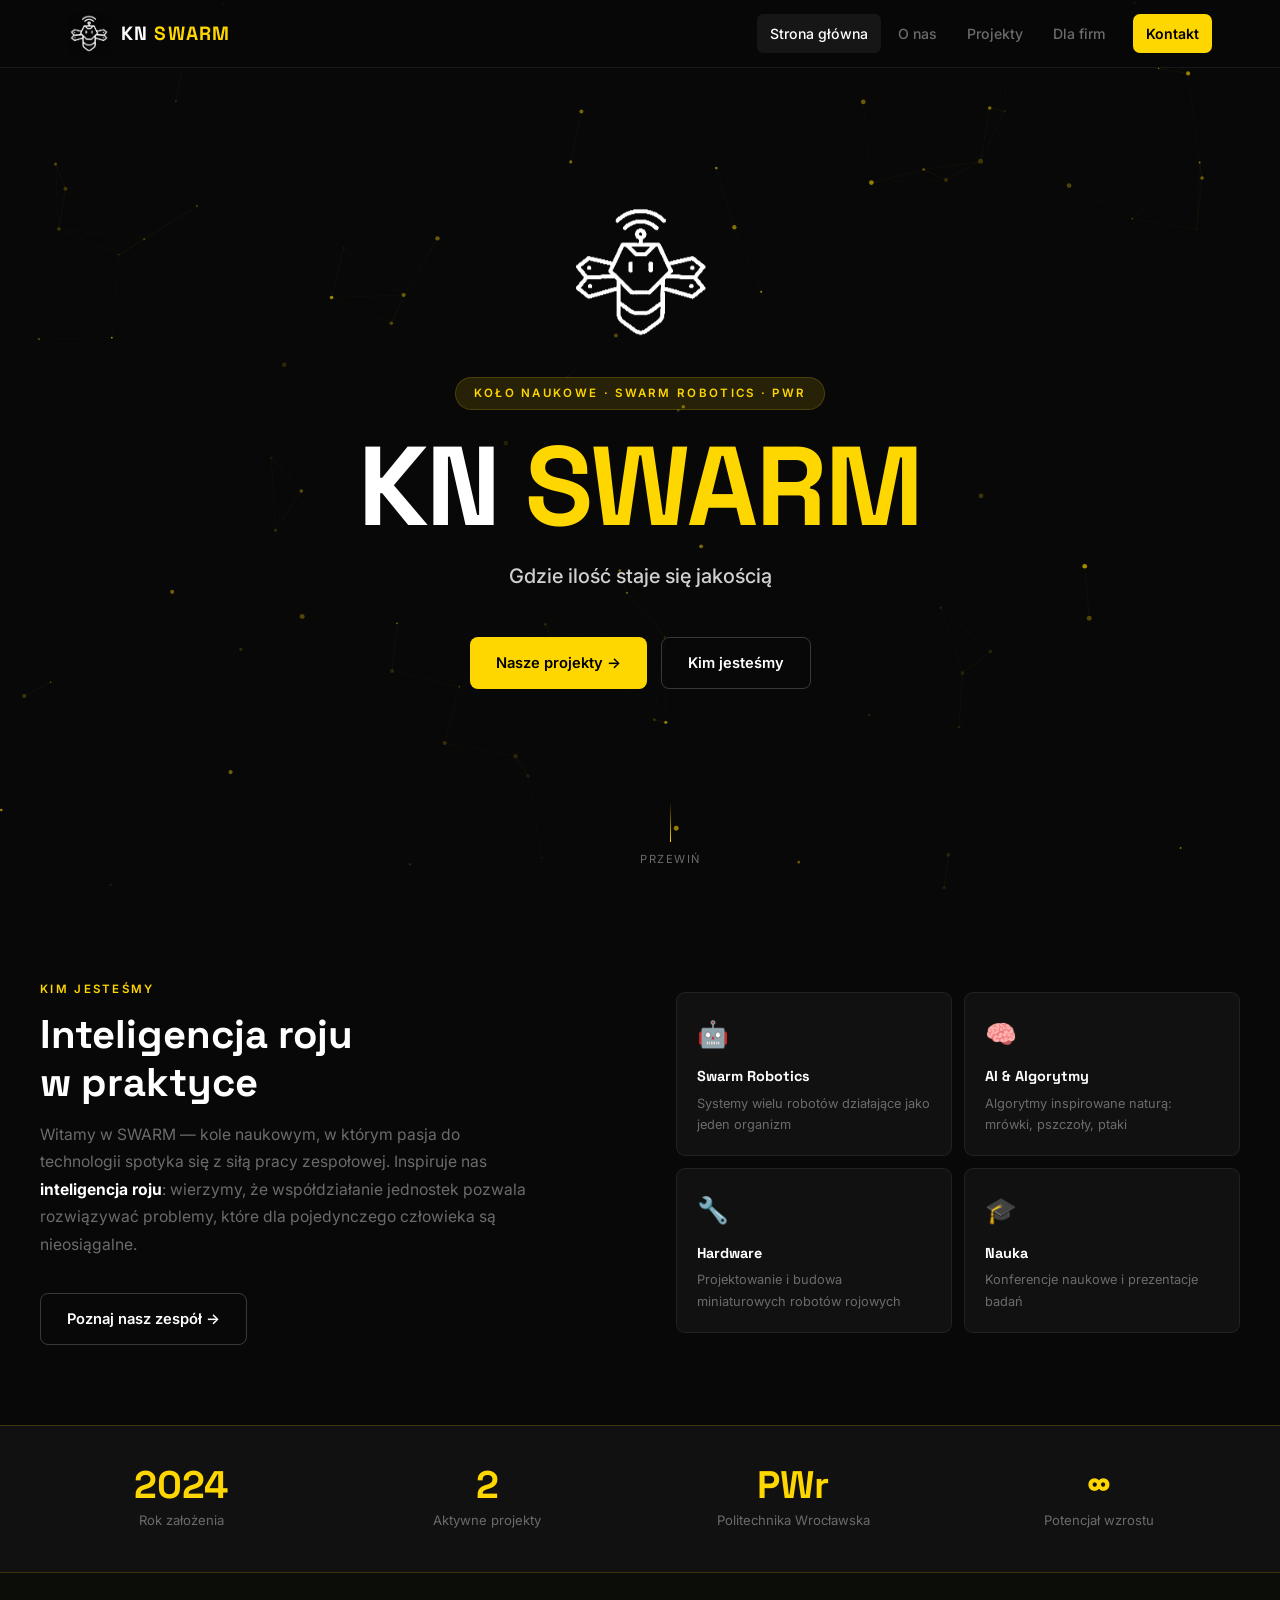
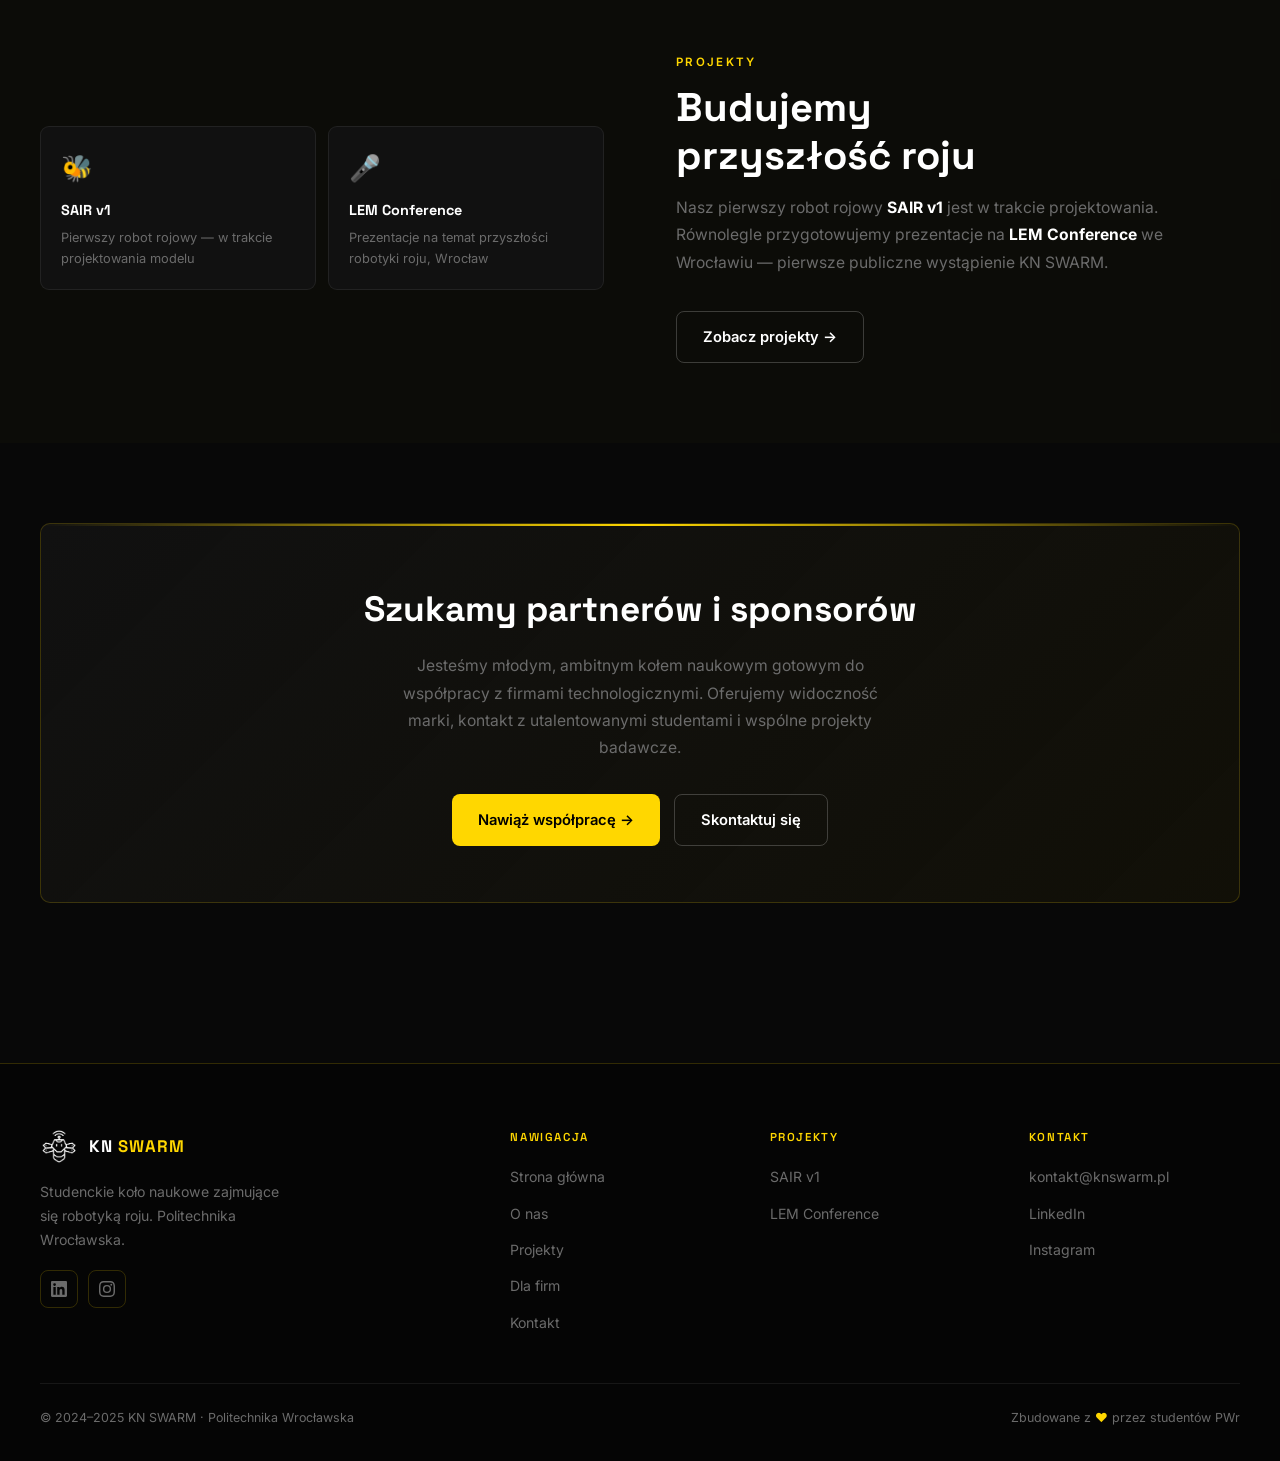
==== index.html @ aa3ed5fe "Initial commit" ====
<!DOCTYPE html>
<html lang="pl">
<head>
  <meta charset="UTF-8">
  <meta name="viewport" content="width=device-width, initial-scale=1.0">
  <title>KN SWARM — Robotyka Roju | Politechnika Wrocławska</title>
  <meta name="description" content="KN SWARM — studenckie koło naukowe zajmujące się robotyką roju na Politechnice Wrocławskiej. Gdzie ilość staje się jakością.">
  <link rel="preconnect" href="https://fonts.googleapis.com">
  <link rel="preconnect" href="https://fonts.gstatic.com" crossorigin>
  <link href="https://fonts.googleapis.com/css2?family=Space+Grotesk:wght@300;400;500;600;700&family=Inter:wght@300;400;500;600&display=swap" rel="stylesheet">
  <link rel="stylesheet" href="css/style.css">
</head>
<body>

  <!-- ═══ HEADER ═══ -->
  <header>
    <div class="header-inner">
      <a href="index.html" class="logo-link">
        <img src="skn_swarm_logo.jpg" alt="KN SWARM" style="mix-blend-mode:screen;">
        <span class="logo-name">KN <em>SWARM</em></span>
      </a>
      <nav>
        <a href="index.html">Strona główna</a>
        <a href="o-nas.html">O nas</a>
        <a href="projekty.html">Projekty</a>
        <a href="dla-firm.html">Dla firm</a>
        <a href="kontakt.html" class="nav-cta">Kontakt</a>
      </nav>
      <button class="hamburger" aria-label="Otwórz menu"><span></span><span></span><span></span></button>
    </div>
  </header>
  <div class="mobile-nav">
    <a href="index.html">Strona główna</a>
    <a href="o-nas.html">O nas</a>
    <a href="projekty.html">Projekty</a>
    <a href="dla-firm.html">Dla firm</a>
    <a href="kontakt.html">Kontakt</a>
  </div>

  <!-- ═══ HERO ═══ -->
  <section class="hero">
    <canvas id="swarm-canvas"></canvas>
    <div class="hero-content">
      <img src="swarm_logo.png" alt="KN SWARM Logo" class="hero-logo">
      <div class="hero-badge">Koło Naukowe &middot; Swarm Robotics &middot; PWr</div>
      <h1>KN <em>SWARM</em></h1>
      <p class="hero-motto"><strong>Gdzie ilość staje się jakością</strong></p>
      <div class="hero-btns">
        <a href="projekty.html" class="btn btn-primary">Nasze projekty &rarr;</a>
        <a href="o-nas.html"    class="btn btn-outline">Kim jesteśmy</a>
      </div>
    </div>
    <div class="scroll-hint">
      <div class="arrow"></div>
      <span>Przewiń</span>
    </div>
  </section>

  <!-- ═══ O NAS PREVIEW ═══ -->
  <section style="padding: 80px 28px;">
    <div class="container">
      <div class="split">
        <div>
          <span class="sec-tag">Kim jesteśmy</span>
          <h2 class="sec-title">Inteligencja roju<br>w praktyce</h2>
          <p class="sec-desc">
            Witamy w SWARM — kole naukowym, w którym pasja do technologii spotyka się z siłą pracy zespołowej. Inspiruje nas <strong style="color:var(--white)">inteligencja roju</strong>: wierzymy, że współdziałanie jednostek pozwala rozwiązywać problemy, które dla pojedynczego człowieka są nieosiągalne.
          </p>
          <br>
          <a href="o-nas.html" class="btn btn-outline" style="margin-top:8px;">Poznaj nasz zespół &rarr;</a>
        </div>
        <div class="mini-grid">
          <div class="mini-card fade-in d1">
            <div class="icon">🤖</div>
            <h3>Swarm Robotics</h3>
            <p>Systemy wielu robotów działające jako jeden organizm</p>
          </div>
          <div class="mini-card fade-in d2">
            <div class="icon">🧠</div>
            <h3>AI &amp; Algorytmy</h3>
            <p>Algorytmy inspirowane naturą: mrówki, pszczoły, ptaki</p>
          </div>
          <div class="mini-card fade-in d3">
            <div class="icon">🔧</div>
            <h3>Hardware</h3>
            <p>Projektowanie i budowa miniaturowych robotów rojowych</p>
          </div>
          <div class="mini-card fade-in d4">
            <div class="icon">🎓</div>
            <h3>Nauka</h3>
            <p>Konferencje naukowe i prezentacje badań</p>
          </div>
        </div>
      </div>
    </div>
  </section>

  <!-- ═══ STATS ═══ -->
  <div class="stats-bar">
    <div class="stats-inner">
      <div class="fade-in">
        <div class="stat-num">2024</div>
        <div class="stat-label">Rok założenia</div>
      </div>
      <div class="fade-in d1">
        <div class="stat-num">2</div>
        <div class="stat-label">Aktywne projekty</div>
      </div>
      <div class="fade-in d2">
        <div class="stat-num">PWr</div>
        <div class="stat-label">Politechnika Wrocławska</div>
      </div>
      <div class="fade-in d3">
        <div class="stat-num">&infin;</div>
        <div class="stat-label">Potencjał wzrostu</div>
      </div>
    </div>
  </div>

  <!-- ═══ PROJEKTY PREVIEW ═══ -->
  <section style="padding: 80px 28px; background: rgba(255,215,0,0.015);">
    <div class="container">
      <div class="split rev">
        <div>
          <span class="sec-tag">Projekty</span>
          <h2 class="sec-title">Budujemy<br>przyszłość roju</h2>
          <p class="sec-desc">
            Nasz pierwszy robot rojowy <strong style="color:var(--white)">SAIR v1</strong> jest w trakcie projektowania. Równolegle przygotowujemy prezentacje na <strong style="color:var(--white)">LEM Conference</strong> we Wrocławiu — pierwsze publiczne wystąpienie KN SWARM.
          </p>
          <br>
          <a href="projekty.html" class="btn btn-outline" style="margin-top:8px;">Zobacz projekty &rarr;</a>
        </div>
        <div class="mini-grid">
          <div class="mini-card fade-in">
            <div class="icon">🐝</div>
            <h3>SAIR v1</h3>
            <p>Pierwszy robot rojowy — w trakcie projektowania modelu</p>
          </div>
          <div class="mini-card fade-in d1">
            <div class="icon">🎤</div>
            <h3>LEM Conference</h3>
            <p>Prezentacje na temat przyszłości robotyki roju, Wrocław</p>
          </div>
        </div>
      </div>
    </div>
  </section>

  <!-- ═══ DLA FIRM CTA ═══ -->
  <section style="padding: 80px 28px;">
    <div class="container">
      <div class="cta-band fade-in">
        <h2>Szukamy partnerów i sponsorów</h2>
        <p>
          Jesteśmy młodym, ambitnym kołem naukowym gotowym do współpracy z firmami technologicznymi. Oferujemy widoczność marki, kontakt z utalentowanymi studentami i wspólne projekty badawcze.
        </p>
        <div class="cta-buttons">
          <a href="dla-firm.html" class="btn btn-primary">Nawiąż współpracę &rarr;</a>
          <a href="kontakt.html"  class="btn btn-outline">Skontaktuj się</a>
        </div>
      </div>
    </div>
  </section>

  <!-- ═══ FOOTER ═══ -->
  <footer>
    <div class="footer-inner">
      <div class="footer-grid">
        <div class="footer-brand">
          <a href="index.html" class="logo-link" style="margin-bottom:0">
            <img src="skn_swarm_logo.jpg" alt="KN SWARM" style="width:38px;height:38px;object-fit:contain;mix-blend-mode:screen;">
            <span class="logo-name" style="font-size:1.05rem;">KN <em>SWARM</em></span>
          </a>
          <p>Studenckie koło naukowe zajmujące się robotyką roju. Politechnika Wrocławska.</p>
          <div class="social-links">
            <a href="https://www.linkedin.com/company/skn-swarm/about/" target="_blank" rel="noopener" class="social-link" aria-label="LinkedIn">
              <svg width="16" height="16" viewBox="0 0 24 24" fill="currentColor"><path d="M20.447 20.452h-3.554v-5.569c0-1.328-.027-3.037-1.852-3.037-1.853 0-2.136 1.445-2.136 2.939v5.667H9.351V9h3.414v1.561h.046c.477-.9 1.637-1.85 3.37-1.85 3.601 0 4.267 2.37 4.267 5.455v6.286zM5.337 7.433a2.062 2.062 0 01-2.063-2.065 2.064 2.064 0 112.063 2.065zm1.782 13.019H3.555V9h3.564v11.452zM22.225 0H1.771C.792 0 0 .774 0 1.729v20.542C0 23.227.792 24 1.771 24h20.451C23.2 24 24 23.227 24 22.271V1.729C24 .774 23.2 0 22.222 0h.003z"/></svg>
            </a>
            <a href="https://www.instagram.com/swarm_pwr/" target="_blank" rel="noopener" class="social-link" aria-label="Instagram">
              <svg width="16" height="16" viewBox="0 0 24 24" fill="currentColor"><path d="M12 2.163c3.204 0 3.584.012 4.85.07 3.252.148 4.771 1.691 4.919 4.919.058 1.265.069 1.645.069 4.849 0 3.205-.012 3.584-.069 4.849-.149 3.225-1.664 4.771-4.919 4.919-1.266.058-1.644.07-4.85.07-3.204 0-3.584-.012-4.849-.07-3.26-.149-4.771-1.699-4.919-4.92-.058-1.265-.07-1.644-.07-4.849 0-3.204.013-3.583.07-4.849.149-3.227 1.664-4.771 4.919-4.919 1.266-.057 1.645-.069 4.849-.069zm0-2.163c-3.259 0-3.667.014-4.947.072-4.358.2-6.78 2.618-6.98 6.98-.059 1.281-.073 1.689-.073 4.948 0 3.259.014 3.668.072 4.948.2 4.358 2.618 6.78 6.98 6.98 1.281.058 1.689.072 4.948.072 3.259 0 3.668-.014 4.948-.072 4.354-.2 6.782-2.618 6.979-6.98.059-1.28.073-1.689.073-4.948 0-3.259-.014-3.667-.072-4.947-.196-4.354-2.617-6.78-6.979-6.98-1.281-.059-1.69-.073-4.949-.073zm0 5.838a6.162 6.162 0 100 12.324 6.162 6.162 0 000-12.324zM12 16a4 4 0 110-8 4 4 0 010 8zm6.406-11.845a1.44 1.44 0 100 2.881 1.44 1.44 0 000-2.881z"/></svg>
            </a>
          </div>
        </div>
        <div class="footer-col">
          <h4>Nawigacja</h4>
          <ul>
            <li><a href="index.html">Strona główna</a></li>
            <li><a href="o-nas.html">O nas</a></li>
            <li><a href="projekty.html">Projekty</a></li>
            <li><a href="dla-firm.html">Dla firm</a></li>
            <li><a href="kontakt.html">Kontakt</a></li>
          </ul>
        </div>
        <div class="footer-col">
          <h4>Projekty</h4>
          <ul>
            <li><a href="projekty/sair-v1.html">SAIR v1</a></li>
            <li><a href="projekty/lem-conference.html">LEM Conference</a></li>
          </ul>
        </div>
        <div class="footer-col">
          <h4>Kontakt</h4>
          <ul>
            <li><a href="mailto:kontakt@knswarm.pl">kontakt@knswarm.pl</a></li>
            <li><a href="https://www.linkedin.com/company/skn-swarm/about/" target="_blank" rel="noopener">LinkedIn</a></li>
            <li><a href="https://www.instagram.com/swarm_pwr/" target="_blank" rel="noopener">Instagram</a></li>
          </ul>
        </div>
      </div>
      <div class="footer-bottom">
        <p>&copy; 2024&ndash;2025 KN SWARM &middot; Politechnika Wrocławska</p>
        <p>Zbudowane z <em>&hearts;</em> przez studentów PWr</p>
      </div>
    </div>
  </footer>

  <script src="js/main.js"></script>
</body>
</html>
---- css/style.css ----
@import url('https://fonts.googleapis.com/css2?family=Space+Grotesk:wght@300;400;500;600;700&family=Inter:wght@300;400;500;600&display=swap');

*, *::before, *::after { margin: 0; padding: 0; box-sizing: border-box; }

:root {
  --bg:           #080808;
  --bg-card:      #111111;
  --bg-card-2:    #181818;
  --yellow:       #FFD700;
  --yellow-dark:  #e6c200;
  --yellow-glow:  rgba(255, 215, 0, 0.12);
  --yellow-border:rgba(255, 215, 0, 0.18);
  --white:        #ffffff;
  --text:         #d0d0d0;
  --text-muted:   #6b6b6b;
  --border:       rgba(255,255,255,0.07);
  --radius:       10px;
  --max-w:        1200px;
  --header-h:     68px;
  --ease:         cubic-bezier(0.4, 0, 0.2, 1);
  --t:            0.3s;
}

html { scroll-behavior: smooth; }

body {
  background: var(--bg);
  color: var(--text);
  font-family: 'Inter', sans-serif;
  line-height: 1.65;
  overflow-x: hidden;
}

img { display: block; max-width: 100%; }
a { color: inherit; }

/* ──────────────── HEADER ──────────────── */
header {
  position: fixed; top: 0; left: 0; right: 0;
  z-index: 1000;
  height: var(--header-h);
  background: rgba(8,8,8,0.85);
  backdrop-filter: blur(14px);
  -webkit-backdrop-filter: blur(14px);
  border-bottom: 1px solid var(--border);
  transition: border-color var(--t) var(--ease), background var(--t) var(--ease);
}
header.scrolled {
  background: rgba(8,8,8,0.97);
  border-bottom-color: var(--yellow-border);
}
.header-inner {
  max-width: var(--max-w);
  margin: 0 auto;
  padding: 0 28px;
  height: 100%;
  display: flex;
  align-items: center;
  justify-content: space-between;
}
.logo-link {
  display: flex; align-items: center; gap: 11px;
  text-decoration: none;
}
.logo-link img {
  width: 42px; height: 42px;
  object-fit: contain;
  mix-blend-mode: screen;
}
.logo-name {
  font-family: 'Space Grotesk', sans-serif;
  font-weight: 700; font-size: 1.2rem;
  color: var(--white); letter-spacing: 0.06em;
}
.logo-name em { color: var(--yellow); font-style: normal; }

nav { display: flex; align-items: center; gap: 4px; }
nav a {
  color: var(--text-muted);
  text-decoration: none;
  font-size: 0.88rem; font-weight: 500;
  padding: 8px 13px; border-radius: 6px;
  transition: color var(--t), background var(--t);
  white-space: nowrap;
}
nav a:hover, nav a.active { color: var(--white); background: rgba(255,255,255,0.06); }
.nav-cta {
  background: var(--yellow) !important;
  color: #000 !important; font-weight: 600 !important;
  margin-left: 10px; border-radius: 7px !important;
}
.nav-cta:hover { background: var(--yellow-dark) !important; transform: translateY(-1px); }

.hamburger {
  display: none; flex-direction: column; gap: 5px;
  cursor: pointer; padding: 8px; border: none; background: transparent;
}
.hamburger span {
  display: block; width: 24px; height: 2px;
  background: var(--white); border-radius: 2px;
  transition: transform var(--t), opacity var(--t);
}
.hamburger.open span:nth-child(1) { transform: translateY(7px) rotate(45deg); }
.hamburger.open span:nth-child(2) { opacity: 0; }
.hamburger.open span:nth-child(3) { transform: translateY(-7px) rotate(-45deg); }

.mobile-nav {
  display: none; position: fixed;
  top: var(--header-h); left: 0; right: 0;
  background: rgba(8,8,8,0.98);
  backdrop-filter: blur(14px);
  padding: 18px 24px 24px;
  flex-direction: column; gap: 4px;
  border-bottom: 1px solid var(--yellow-border);
  z-index: 999;
}
.mobile-nav.open { display: flex; }
.mobile-nav a {
  color: var(--text); text-decoration: none;
  font-size: 1rem; font-weight: 500;
  padding: 13px 16px; border-radius: 8px;
  transition: color var(--t), background var(--t);
}
.mobile-nav a:hover { color: var(--yellow); background: var(--yellow-glow); }

/* ──────────────── FOOTER ──────────────── */
footer {
  background: #050505;
  border-top: 1px solid var(--yellow-border);
  padding: 64px 28px 32px;
  margin-top: 80px;
}
.footer-inner { max-width: var(--max-w); margin: 0 auto; }
.footer-grid {
  display: grid;
  grid-template-columns: 2fr 1fr 1fr 1fr;
  gap: 48px;
  margin-bottom: 48px;
}
.footer-brand p {
  color: var(--text-muted); font-size: 0.88rem;
  line-height: 1.7; max-width: 240px; margin-top: 14px;
}
.footer-col h4 {
  font-family: 'Space Grotesk', sans-serif;
  font-size: 0.72rem; font-weight: 600;
  color: var(--yellow); letter-spacing: 0.14em;
  text-transform: uppercase; margin-bottom: 16px;
}
.footer-col ul { list-style: none; display: flex; flex-direction: column; gap: 10px; }
.footer-col ul a {
  color: var(--text-muted); text-decoration: none;
  font-size: 0.88rem;
  transition: color var(--t);
}
.footer-col ul a:hover { color: var(--yellow); }

.social-links { display: flex; gap: 10px; margin-top: 18px; }
.social-link {
  width: 38px; height: 38px;
  border: 1px solid var(--yellow-border);
  border-radius: 8px;
  display: flex; align-items: center; justify-content: center;
  color: var(--text-muted); text-decoration: none;
  transition: border-color var(--t), color var(--t), background var(--t);
}
.social-link:hover { border-color: var(--yellow); color: var(--yellow); background: var(--yellow-glow); }

.footer-bottom {
  border-top: 1px solid var(--border);
  padding-top: 24px;
  display: flex; align-items: center; justify-content: space-between;
  flex-wrap: wrap; gap: 12px;
}
.footer-bottom p { color: var(--text-muted); font-size: 0.78rem; }
.footer-bottom em { color: var(--yellow); font-style: normal; }

/* ──────────────── HERO ──────────────── */
.hero {
  position: relative;
  min-height: 100vh;
  display: flex; align-items: center; justify-content: center;
  overflow: hidden;
  padding-top: var(--header-h);
}
#swarm-canvas { position: absolute; inset: 0; z-index: 0; }

.hero-content {
  position: relative; z-index: 1;
  text-align: center; padding: 48px 24px;
}
.hero-logo {
  width: 150px; height: 150px; object-fit: contain;
  mix-blend-mode: screen; margin: 0 auto 28px;
  animation: float 4.5s ease-in-out infinite, glow 3s ease-in-out infinite, fadeUp 0.9s ease both;
}
@keyframes float {
  0%, 100% { transform: translateY(0); }
  50%       { transform: translateY(-14px); }
}
@keyframes glow {
  0%, 100% { filter: drop-shadow(0 0 18px rgba(255,215,0,0.35)); }
  50%       { filter: drop-shadow(0 0 42px rgba(255,215,0,0.75)); }
}

.hero-badge {
  display: inline-block;
  font-size: 0.72rem; font-weight: 600;
  letter-spacing: 0.2em; text-transform: uppercase;
  color: var(--yellow);
  border: 1px solid var(--yellow-border);
  padding: 6px 18px; border-radius: 100px;
  background: var(--yellow-glow);
  margin-bottom: 24px;
  animation: fadeUp 0.8s ease 0.15s both;
}
.hero h1 {
  font-family: 'Space Grotesk', sans-serif;
  font-size: clamp(3.2rem, 9vw, 7rem);
  font-weight: 700; color: var(--white);
  line-height: 0.95; letter-spacing: -0.02em;
  margin-bottom: 20px;
  animation: fadeUp 0.8s ease 0.3s both;
}
.hero h1 em { color: var(--yellow); font-style: normal; }
.hero-motto {
  font-size: clamp(1rem, 2.5vw, 1.25rem);
  color: var(--text-muted); margin-bottom: 44px;
  animation: fadeUp 0.8s ease 0.45s both;
}
.hero-motto strong { color: var(--text); font-weight: 500; }
.hero-btns {
  display: flex; gap: 14px; justify-content: center; flex-wrap: wrap;
  animation: fadeUp 0.8s ease 0.6s both;
}
.scroll-hint {
  position: absolute; bottom: 32px; left: 50%; transform: translateX(-50%);
  z-index: 1; display: flex; flex-direction: column; align-items: center; gap: 8px;
  color: var(--text-muted); font-size: 0.7rem; letter-spacing: 0.14em; text-transform: uppercase;
  animation: fadeUp 2s ease 1s both;
}
.scroll-hint .arrow {
  width: 1px; height: 40px;
  background: linear-gradient(to bottom, transparent, var(--yellow));
  animation: pulse-line 1.6s ease-in-out infinite;
}
@keyframes pulse-line {
  0%   { opacity: 0; transform: scaleY(0); transform-origin: top; }
  50%  { opacity: 1; transform: scaleY(1); }
  100% { opacity: 0; transform: scaleY(1); transform-origin: bottom; }
}

/* ──────────────── BUTTONS ──────────────── */
.btn {
  display: inline-flex; align-items: center; gap: 8px;
  padding: 13px 26px; border-radius: 8px;
  font-size: 0.92rem; font-weight: 600;
  text-decoration: none; cursor: pointer; border: none;
  transition: transform var(--t) var(--ease), box-shadow var(--t), background var(--t), border-color var(--t), color var(--t);
  font-family: inherit;
}
.btn-primary { background: var(--yellow); color: #000; }
.btn-primary:hover { background: var(--yellow-dark); transform: translateY(-2px); box-shadow: 0 8px 28px rgba(255,215,0,0.25); }
.btn-outline { background: transparent; color: var(--white); border: 1px solid rgba(255,255,255,0.2); }
.btn-outline:hover { border-color: var(--yellow); color: var(--yellow); background: var(--yellow-glow); transform: translateY(-2px); }

/* ──────────────── PAGE HEADER ──────────────── */
.page-header {
  padding: calc(var(--header-h) + 72px) 28px 64px;
  text-align: center; position: relative; overflow: hidden;
}
.page-header::before {
  content: '';
  position: absolute; top: 50%; left: 50%; transform: translate(-50%,-50%);
  width: 700px; height: 700px;
  background: radial-gradient(circle, rgba(255,215,0,0.05) 0%, transparent 70%);
  pointer-events: none;
}
.page-tag {
  display: inline-block;
  font-size: 0.72rem; font-weight: 600; letter-spacing: 0.2em; text-transform: uppercase;
  color: var(--yellow); margin-bottom: 14px;
}
.page-header h1 {
  font-family: 'Space Grotesk', sans-serif;
  font-size: clamp(2rem, 5vw, 3.4rem);
  font-weight: 700; color: var(--white);
  line-height: 1.15; margin-bottom: 18px;
}
.page-header p { font-size: 1.05rem; color: var(--text-muted); max-width: 580px; margin: 0 auto; }

/* ──────────────── SECTION HELPERS ──────────────── */
section { padding: 80px 28px; }
.container { max-width: var(--max-w); margin: 0 auto; }
.sec-tag {
  font-size: 0.72rem; font-weight: 600; letter-spacing: 0.2em; text-transform: uppercase;
  color: var(--yellow); display: block; margin-bottom: 12px;
}
.sec-title {
  font-family: 'Space Grotesk', sans-serif;
  font-size: clamp(1.7rem, 4vw, 2.5rem);
  font-weight: 700; color: var(--white); line-height: 1.2; margin-bottom: 14px;
}
.sec-desc { color: var(--text-muted); font-size: 0.98rem; max-width: 500px; line-height: 1.75; }

/* ──────────────── SPLIT LAYOUT ──────────────── */
.split { display: grid; grid-template-columns: 1fr 1fr; gap: 72px; align-items: center; }
.split.rev { direction: rtl; }
.split.rev > * { direction: ltr; }

/* ──────────────── MINI CARDS ──────────────── */
.mini-grid { display: grid; grid-template-columns: 1fr 1fr; gap: 12px; }
.mini-card {
  background: var(--bg-card);
  border: 1px solid var(--border);
  border-radius: 9px; padding: 20px;
  transition: border-color var(--t), transform var(--t);
}
.mini-card:hover { border-color: var(--yellow-border); transform: translateY(-2px); }
.mini-card .icon { font-size: 1.6rem; margin-bottom: 10px; }
.mini-card h3 { font-family: 'Space Grotesk', sans-serif; font-size: 0.9rem; color: var(--white); margin-bottom: 4px; }
.mini-card p { font-size: 0.8rem; color: var(--text-muted); }

/* ──────────────── STATS BAR ──────────────── */
.stats-bar {
  background: var(--bg-card);
  border-top: 1px solid var(--yellow-border);
  border-bottom: 1px solid var(--yellow-border);
  padding: 40px 28px;
}
.stats-inner { max-width: var(--max-w); margin: 0 auto; display: grid; grid-template-columns: repeat(4,1fr); gap: 24px; text-align: center; }
.stat-num { font-family: 'Space Grotesk', sans-serif; font-size: 2.4rem; font-weight: 700; color: var(--yellow); line-height: 1; margin-bottom: 6px; }
.stat-label { font-size: 0.82rem; color: var(--text-muted); }

/* ──────────────── MEMBER CARDS ──────────────── */
.members-grid { display: grid; grid-template-columns: repeat(auto-fill, minmax(190px, 1fr)); gap: 20px; }
.member-card {
  background: var(--bg-card); border: 1px solid var(--border);
  border-radius: var(--radius); padding: 28px 20px; text-align: center;
  transition: border-color var(--t), transform var(--t);
}
.member-card:hover { border-color: var(--yellow-border); transform: translateY(-4px); }
.member-avatar {
  width: 70px; height: 70px; border-radius: 50%;
  background: var(--yellow-glow); border: 2px solid var(--yellow-border);
  display: flex; align-items: center; justify-content: center;
  margin: 0 auto 16px;
  font-family: 'Space Grotesk', sans-serif;
  font-size: 1.5rem; font-weight: 700; color: var(--yellow);
}
.member-name { font-family: 'Space Grotesk', sans-serif; font-size: 0.98rem; font-weight: 600; color: var(--white); margin-bottom: 4px; }
.member-role { font-size: 0.78rem; color: var(--yellow); font-weight: 500; margin-bottom: 2px; }
.member-dept { font-size: 0.74rem; color: var(--text-muted); }

/* ──────────────── PROJECT CARDS ──────────────── */
.projects-grid { display: grid; grid-template-columns: repeat(auto-fill, minmax(340px, 1fr)); gap: 22px; }
.project-card {
  background: var(--bg-card); border: 1px solid var(--border);
  border-radius: var(--radius); overflow: hidden;
  text-decoration: none; display: block; color: inherit;
  transition: border-color var(--t), transform var(--t), box-shadow var(--t);
}
.project-card:hover { border-color: var(--yellow-border); transform: translateY(-5px); box-shadow: 0 14px 40px rgba(0,0,0,0.5); }
.project-thumb {
  height: 178px;
  display: flex; align-items: center; justify-content: center;
  font-size: 4rem; position: relative; overflow: hidden;
  background: linear-gradient(135deg, #111 0%, #1a1800 100%);
}
.project-thumb::after {
  content: ''; position: absolute; inset: 0;
  background: linear-gradient(to bottom, transparent 50%, rgba(8,8,8,0.4));
}
.project-body { padding: 22px; }
.project-status {
  display: inline-block; font-size: 0.68rem; font-weight: 600;
  letter-spacing: 0.1em; text-transform: uppercase;
  padding: 4px 10px; border-radius: 4px; margin-bottom: 12px;
}
.status-active { background: rgba(255,215,0,0.15); color: var(--yellow); }
.status-upcoming { background: rgba(255,255,255,0.07); color: var(--text-muted); }
.project-body h3 { font-family: 'Space Grotesk', sans-serif; font-size: 1.15rem; font-weight: 600; color: var(--white); margin-bottom: 8px; }
.project-body p { font-size: 0.88rem; color: var(--text-muted); line-height: 1.6; }
.project-footer {
  padding: 14px 22px; border-top: 1px solid var(--border);
  display: flex; align-items: center; justify-content: space-between;
  font-size: 0.78rem; color: var(--text-muted);
}
.project-footer .arrow { color: var(--yellow); }

/* ──────────────── CONTACT CARDS ──────────────── */
.contact-grid { display: grid; grid-template-columns: repeat(auto-fill, minmax(280px, 1fr)); gap: 22px; }
.contact-card {
  background: var(--bg-card); border: 1px solid var(--border);
  border-radius: var(--radius); padding: 32px;
  text-align: center;
  transition: border-color var(--t), transform var(--t);
}
.contact-card:hover { border-color: var(--yellow-border); transform: translateY(-4px); }
.contact-icon {
  width: 58px; height: 58px;
  background: var(--yellow-glow); border: 1px solid var(--yellow-border);
  border-radius: 50%; display: flex; align-items: center; justify-content: center;
  margin: 0 auto 18px; font-size: 1.4rem;
}
.contact-card h3 { font-family: 'Space Grotesk', sans-serif; font-size: 1.05rem; color: var(--white); margin-bottom: 4px; }
.contact-card .ctitle { font-size: 0.78rem; color: var(--yellow); font-weight: 500; margin-bottom: 18px; }
.cinfo { display: flex; align-items: center; gap: 10px; padding: 10px 0; border-top: 1px solid var(--border); text-align: left; }
.cinfo .ci { color: var(--yellow); font-size: 0.85rem; width: 16px; flex-shrink: 0; }
.cinfo a { color: var(--text); text-decoration: none; font-size: 0.87rem; transition: color var(--t); word-break: break-all; }
.cinfo a:hover { color: var(--yellow); }

/* ──────────────── BENEFIT CARDS ──────────────── */
.benefits-grid { display: grid; grid-template-columns: repeat(auto-fill, minmax(255px, 1fr)); gap: 18px; }
.benefit-card {
  background: var(--bg-card); border: 1px solid var(--border);
  border-radius: var(--radius); padding: 26px;
  transition: border-color var(--t), transform var(--t);
}
.benefit-card:hover { border-color: var(--yellow-border); transform: translateY(-3px); }
.benefit-card .bicon { font-size: 2rem; margin-bottom: 14px; }
.benefit-card h3 { font-family: 'Space Grotesk', sans-serif; font-size: 0.98rem; color: var(--white); margin-bottom: 8px; }
.benefit-card p { font-size: 0.84rem; color: var(--text-muted); line-height: 1.65; }

/* ──────────────── MISSION BLOCK ──────────────── */
.mission-block {
  background: var(--bg-card); border: 1px solid var(--yellow-border);
  border-radius: var(--radius); padding: 48px;
  position: relative; overflow: hidden;
}
.mission-block::before {
  content: ''; position: absolute; top: 0; left: 0; right: 0; height: 2px;
  background: linear-gradient(90deg, transparent, var(--yellow), transparent);
}
.mission-block p { font-size: 1.07rem; line-height: 1.85; color: var(--text); }
.mission-block p + p { margin-top: 16px; }

/* ──────────────── PROJECT PAGE ──────────────── */
.breadcrumb { display: flex; align-items: center; gap: 8px; font-size: 0.83rem; color: var(--text-muted); margin-bottom: 20px; }
.breadcrumb a { color: var(--text-muted); text-decoration: none; transition: color var(--t); }
.breadcrumb a:hover { color: var(--yellow); }
.breadcrumb .sep { opacity: 0.4; }

.project-page-header { padding: calc(var(--header-h) + 60px) 28px 48px; max-width: 860px; }
.project-meta { display: flex; flex-wrap: wrap; gap: 14px; margin-top: 20px; }
.meta-tag {
  display: inline-flex; align-items: center; gap: 6px;
  font-size: 0.78rem; color: var(--text-muted);
  background: var(--bg-card); border: 1px solid var(--border);
  padding: 5px 12px; border-radius: 5px;
}
.meta-tag em { color: var(--yellow); font-style: normal; }

.project-content { max-width: var(--max-w); margin: 0 auto; padding: 0 28px 80px; }
.project-content h2 { font-family: 'Space Grotesk', sans-serif; font-size: 1.5rem; font-weight: 700; color: var(--white); margin-bottom: 14px; margin-top: 48px; }
.project-content p { font-size: 0.97rem; color: var(--text); line-height: 1.8; margin-bottom: 14px; }
.project-content ul { padding-left: 20px; display: flex; flex-direction: column; gap: 8px; margin-bottom: 14px; }
.project-content li { font-size: 0.97rem; color: var(--text); line-height: 1.7; }
.project-content li::marker { color: var(--yellow); }

/* ──────────────── INFO BOX ──────────────── */
.info-box {
  background: var(--yellow-glow); border: 1px solid var(--yellow-border);
  border-radius: 8px; padding: 20px 24px; margin: 24px 0;
  font-size: 0.9rem; color: var(--text);
}

/* ──────────────── CTA BAND ──────────────── */
.cta-band {
  background: linear-gradient(135deg, var(--bg-card) 0%, rgba(255,215,0,0.04) 100%);
  border: 1px solid var(--yellow-border);
  border-radius: var(--radius); padding: 56px 48px; text-align: center;
  position: relative; overflow: hidden;
}
.cta-band::before {
  content: ''; position: absolute; top: 0; left: 0; right: 0; height: 2px;
  background: linear-gradient(90deg, transparent, var(--yellow), transparent);
}
.cta-band h2 { font-family: 'Space Grotesk', sans-serif; font-size: clamp(1.6rem, 3vw, 2.2rem); font-weight: 700; color: var(--white); margin-bottom: 14px; }
.cta-band p { color: var(--text-muted); font-size: 0.98rem; max-width: 520px; margin: 0 auto 32px; line-height: 1.75; }
.cta-buttons { display: flex; gap: 14px; justify-content: center; flex-wrap: wrap; }

/* ──────────────── ANIMATIONS ──────────────── */
@keyframes fadeUp {
  from { opacity: 0; transform: translateY(22px); }
  to   { opacity: 1; transform: translateY(0); }
}
.fade-in { opacity: 0; transform: translateY(22px); transition: opacity 0.6s var(--ease), transform 0.6s var(--ease); }
.fade-in.visible { opacity: 1; transform: translateY(0); }
.d1 { transition-delay: 0.1s; }
.d2 { transition-delay: 0.2s; }
.d3 { transition-delay: 0.3s; }
.d4 { transition-delay: 0.4s; }

/* ──────────────── UTILITY ──────────────── */
.grid-halves { display: grid; grid-template-columns: 1fr 1fr; gap: 20px; }

/* ──────────────── RESPONSIVE ──────────────── */

/* ── Tablet ── */
@media (max-width: 900px) {
  nav { display: none; }
  .hamburger { display: flex; }
  .footer-grid { grid-template-columns: 1fr 1fr; gap: 32px; }
  .stats-inner { grid-template-columns: repeat(2,1fr); }
  .split { grid-template-columns: 1fr; gap: 40px; }
  .split.rev { direction: ltr; }
  .mission-block { padding: 32px; }
  .cta-band { padding: 40px 28px; }
}

/* project card minmax(340px) za duże poniżej 740px */
@media (max-width: 740px) {
  .projects-grid { grid-template-columns: 1fr; }
}

/* ── Telefon ── */
@media (max-width: 600px) {
  :root { --header-h: 60px; }

  section { padding: 48px 16px; }

  .page-header { padding: calc(var(--header-h) + 48px) 16px 40px; }
  .page-header h1 { font-size: clamp(1.7rem, 8vw, 2.6rem); }

  .hero-logo  { width: 110px; height: 110px; }
  .hero h1    { font-size: clamp(2.6rem, 13vw, 4rem); }
  .hero-badge { font-size: 0.65rem; }
  .hero-btns  { flex-direction: column; align-items: center; }
  .scroll-hint { display: none; }

  .footer-grid   { grid-template-columns: 1fr; gap: 28px; }
  .stats-inner   { grid-template-columns: repeat(2,1fr); gap: 16px; }
  .mini-grid     { grid-template-columns: 1fr 1fr; }
  .members-grid  { grid-template-columns: 1fr 1fr; gap: 12px; }
  .contact-grid  { grid-template-columns: 1fr; }
  .benefits-grid { grid-template-columns: 1fr; }
  .grid-halves   { grid-template-columns: 1fr; }

  .cta-band      { padding: 28px 16px; }
  .mission-block { padding: 20px 16px; }
  .contact-card  { padding: 24px 16px; }

  .project-page-header { padding: calc(var(--header-h) + 36px) 16px 28px; }
  .project-content     { padding: 0 16px 56px; }
  .project-meta        { gap: 8px; }

  .footer-bottom { flex-direction: column; align-items: flex-start; gap: 6px; }

  /* Wyłącz hover-transforms na dotykowych — "przyklejają się" */
  @media (hover: none) {
    .mini-card:hover, .member-card:hover, .project-card:hover,
    .contact-card:hover, .benefit-card:hover { transform: none; box-shadow: none; }
    .btn-primary:hover, .btn-outline:hover   { transform: none; box-shadow: none; }
  }
}

/* ── Bardzo małe telefony ≤ 400px ── */
@media (max-width: 400px) {
  .members-grid { grid-template-columns: 1fr; }
  .mini-grid    { grid-template-columns: 1fr; }
  .stat-num     { font-size: 1.8rem; }
}
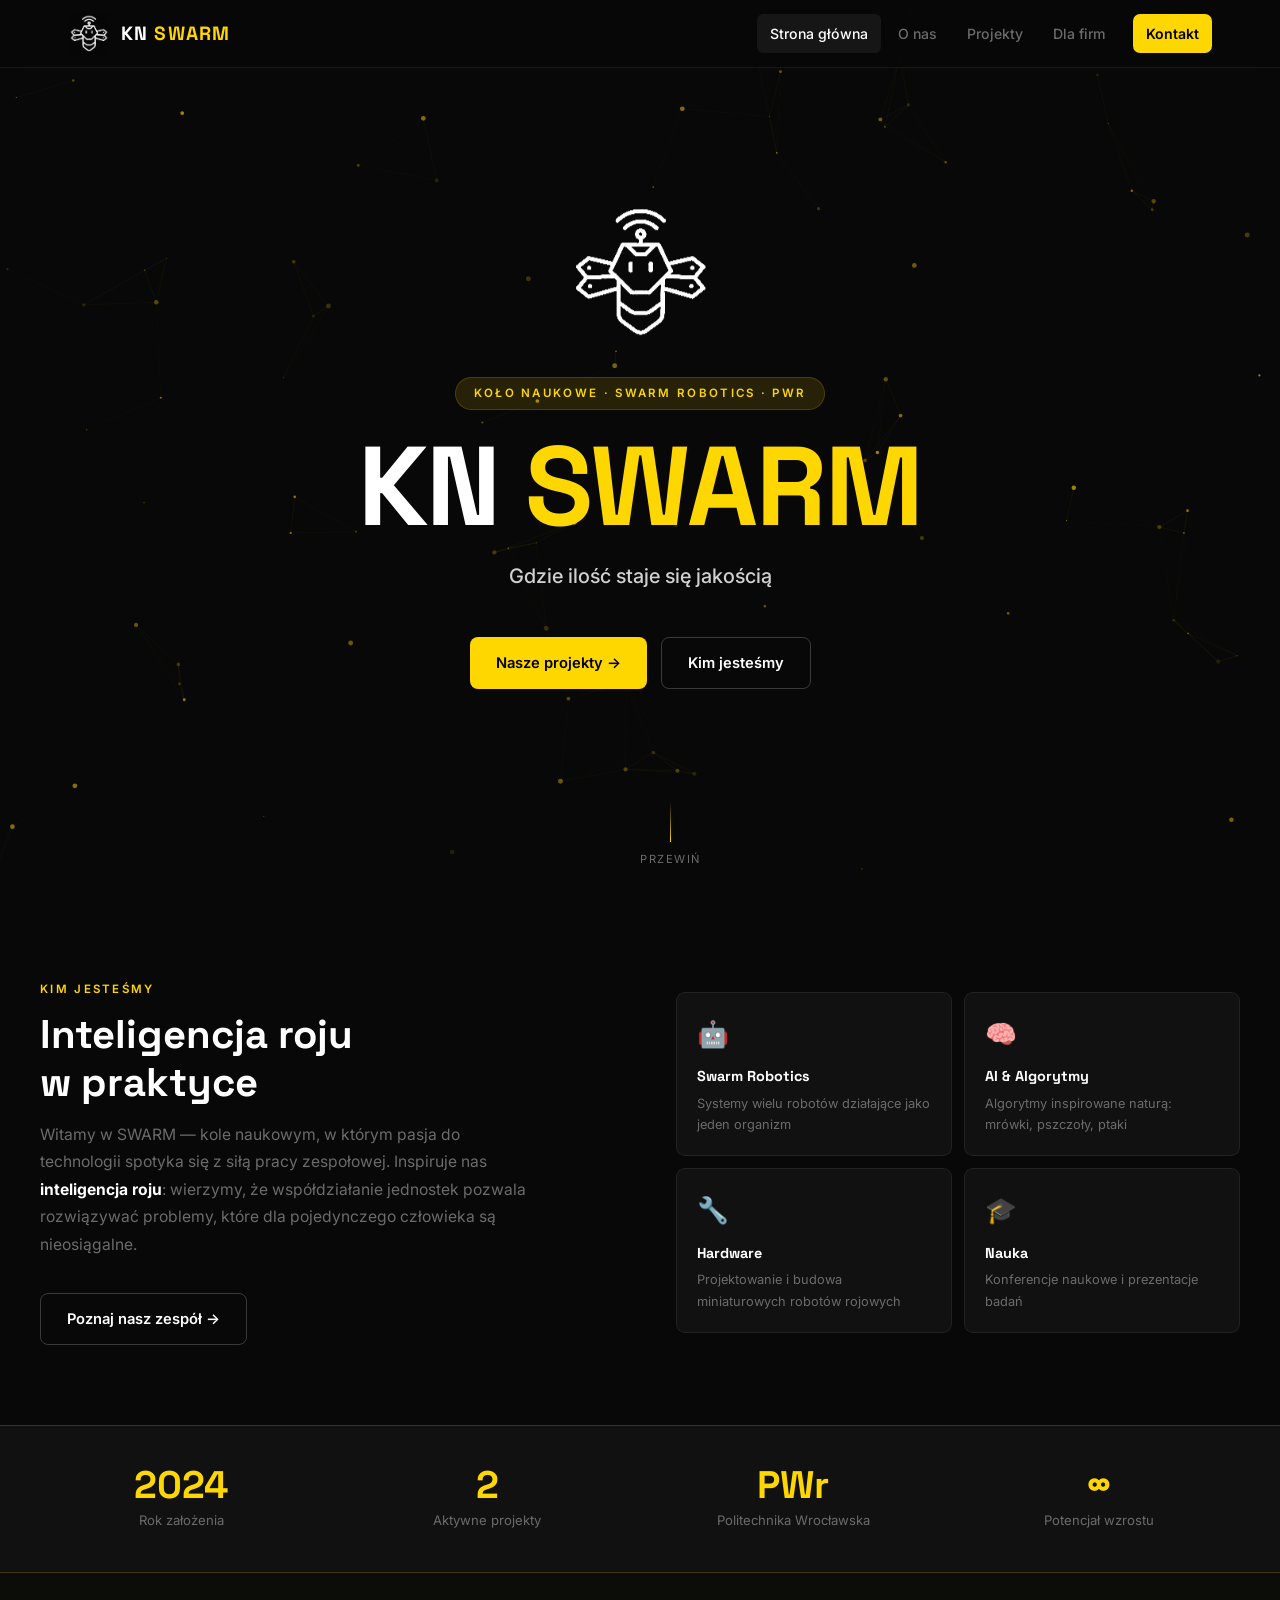
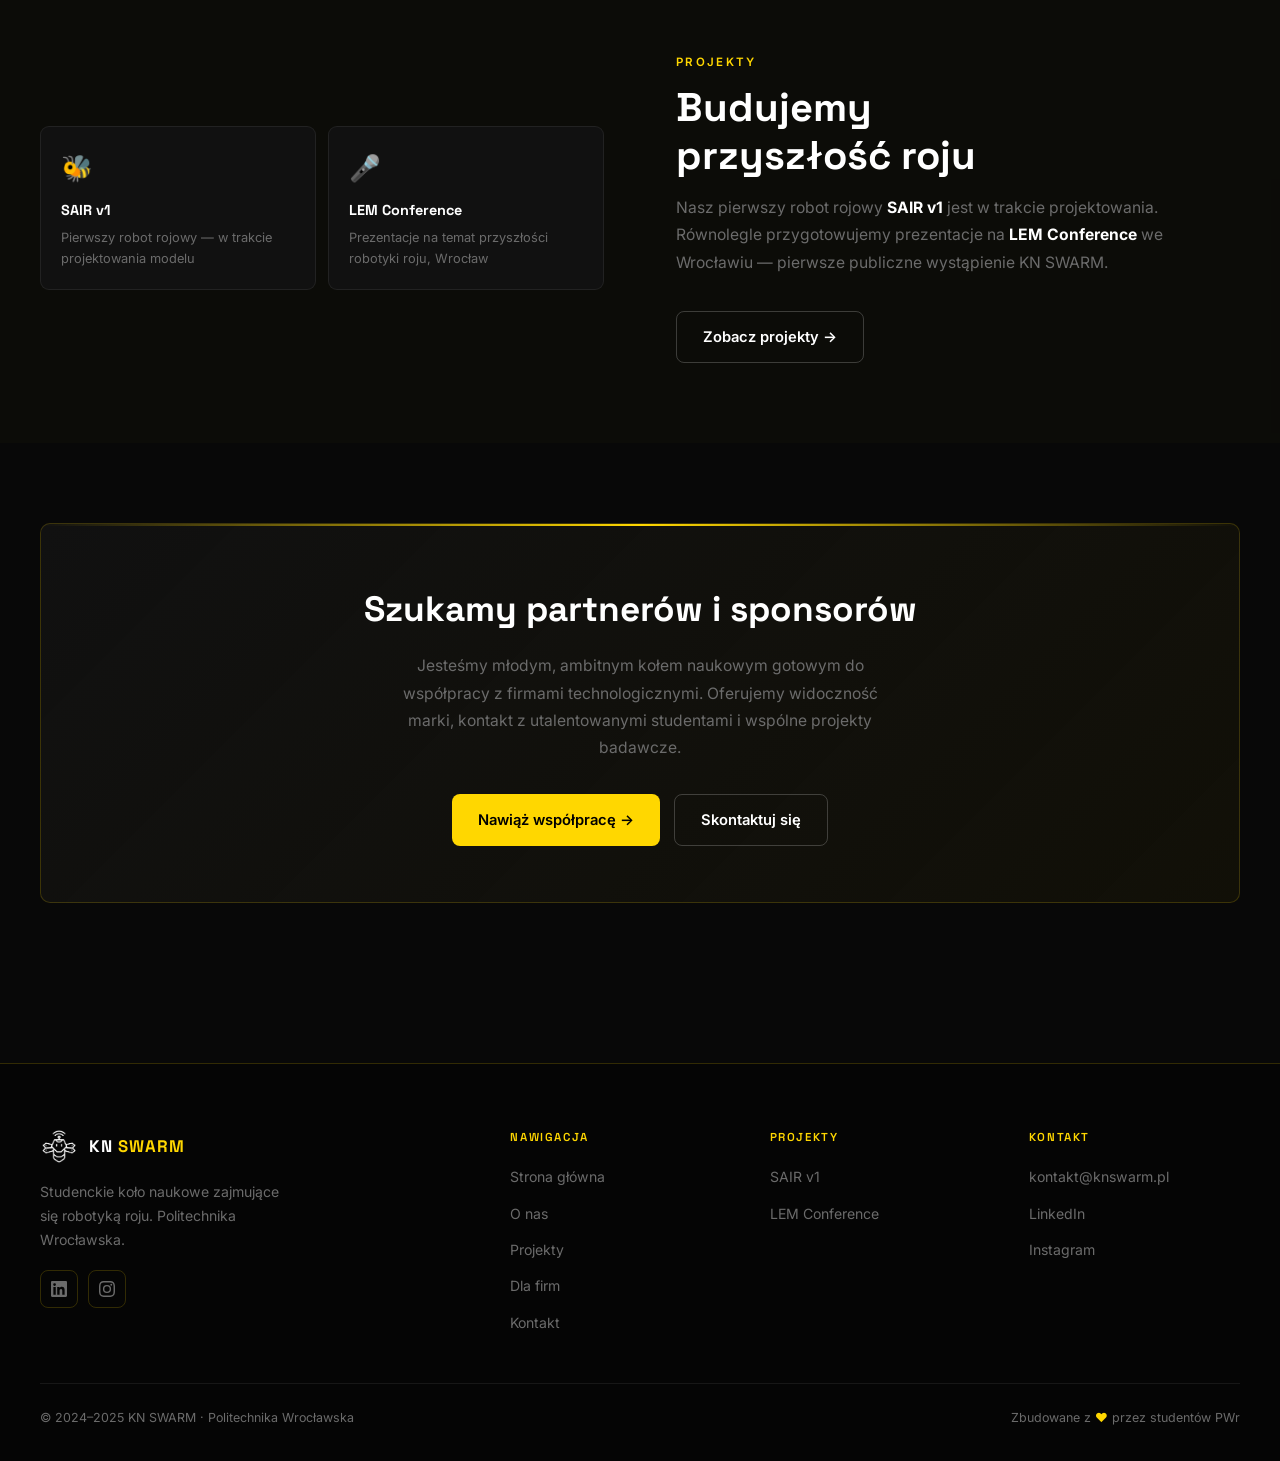
==== commit 99c64051: "Remove animated logo" ====
--- a/index.html
+++ b/index.html
@@ -10,8 +10,9 @@
   <link href="https://fonts.googleapis.com/css2?family=Space+Grotesk:wght@300;400;500;600;700&family=Inter:wght@300;400;500;600&display=swap" rel="stylesheet">
   <link rel="stylesheet" href="css/style.css">
 </head>
-<body>
-
+<body>   
+
+  
   <!-- ═══ HEADER ═══ -->
   <header>
     <div class="header-inner">
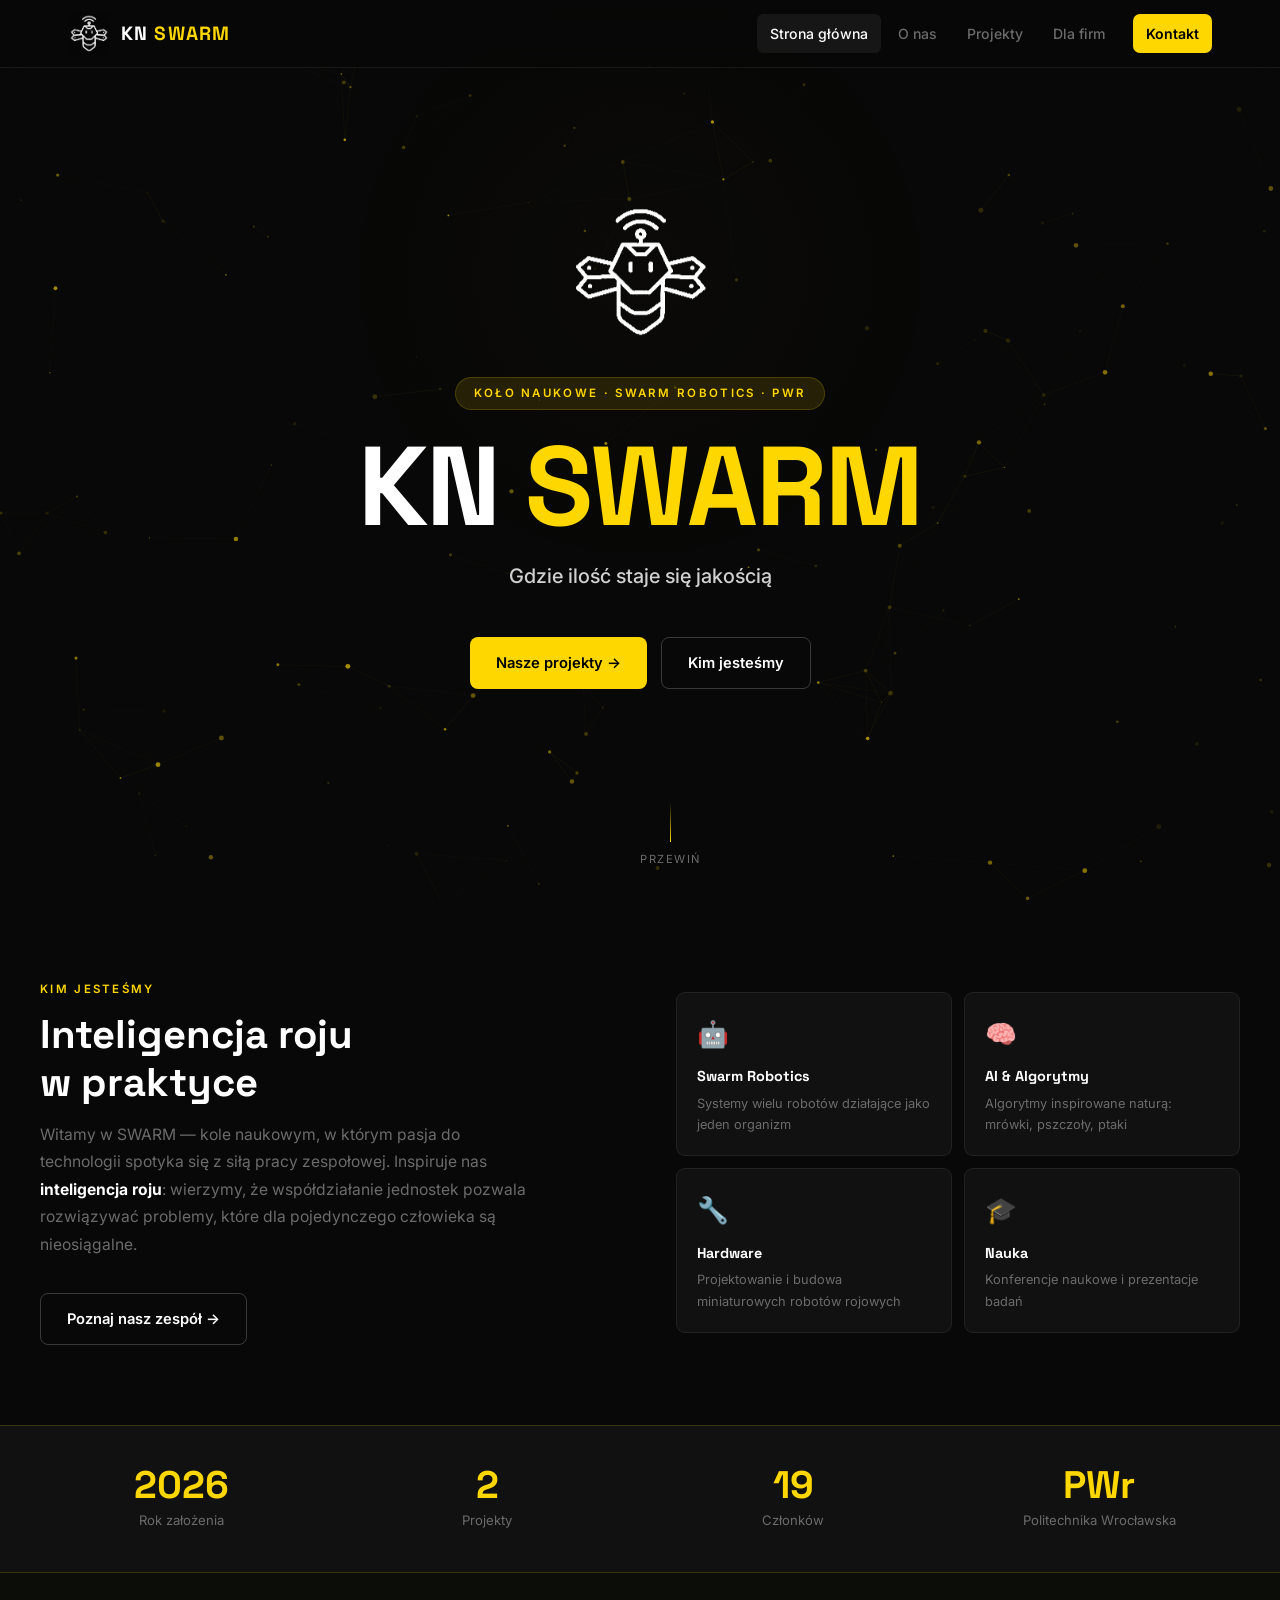
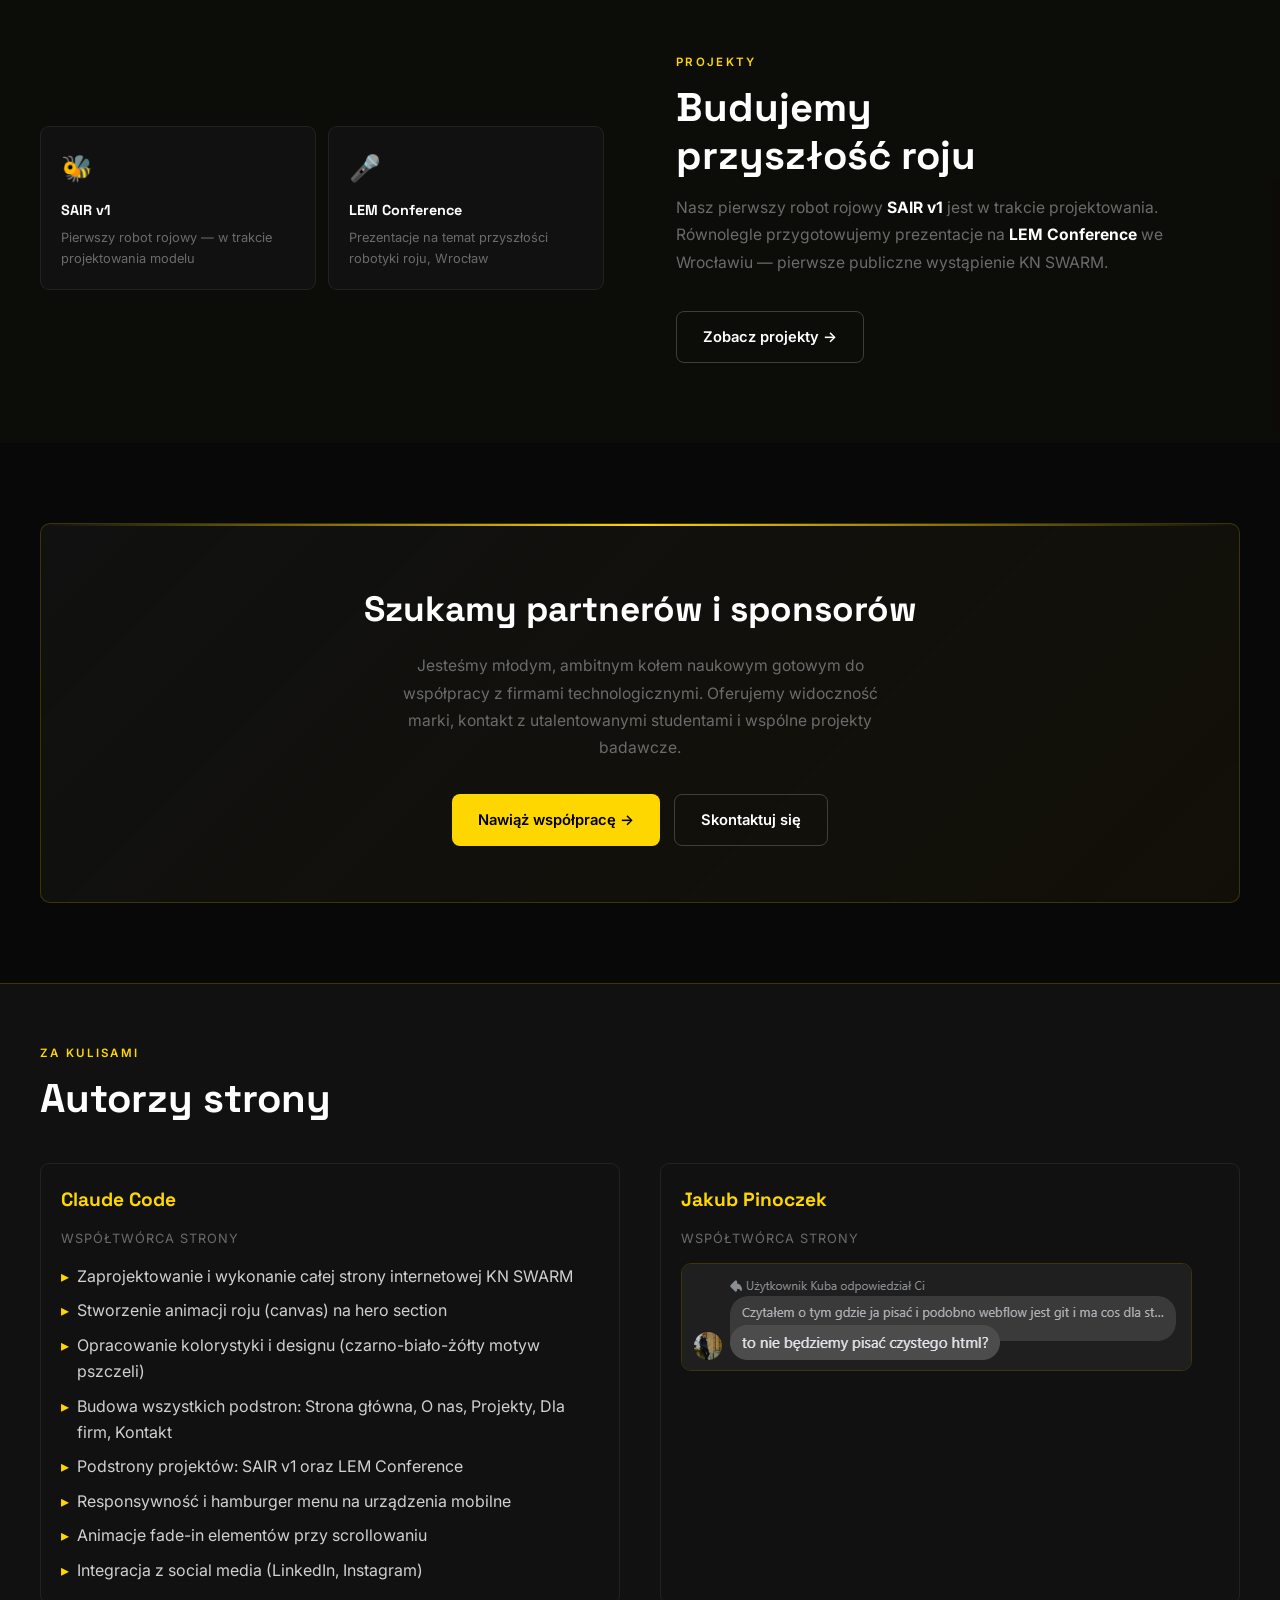
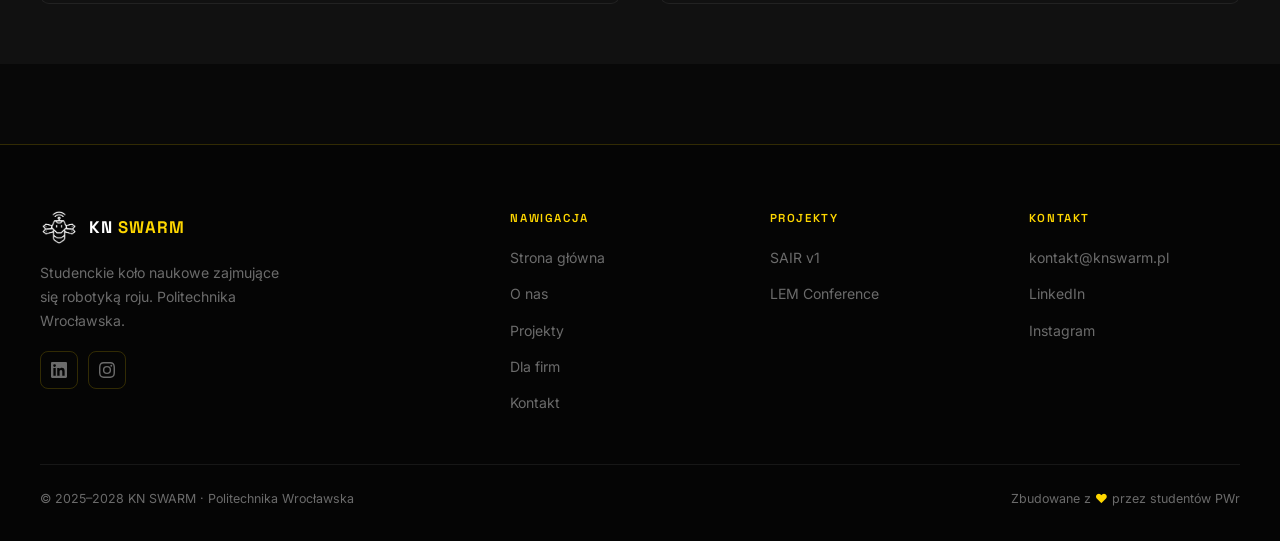
==== commit a6766f4c: "Update website content, styles, and add new assets - Updated HTML pages (index, kontakt, o-nas, proj" ====
--- a/index.html
+++ b/index.html
@@ -10,7 +10,8 @@
   <link href="https://fonts.googleapis.com/css2?family=Space+Grotesk:wght@300;400;500;600;700&family=Inter:wght@300;400;500;600&display=swap" rel="stylesheet">
   <link rel="stylesheet" href="css/style.css">
 </head>
-<body>   
+<body>
+  <canvas id="bg-canvas"></canvas>
 
   
   <!-- ═══ HEADER ═══ -->
@@ -100,20 +101,20 @@
   <div class="stats-bar">
     <div class="stats-inner">
       <div class="fade-in">
-        <div class="stat-num">2024</div>
+        <div class="stat-num">2026</div>
         <div class="stat-label">Rok założenia</div>
       </div>
       <div class="fade-in d1">
         <div class="stat-num">2</div>
-        <div class="stat-label">Aktywne projekty</div>
+        <div class="stat-label">Projekty</div>
       </div>
       <div class="fade-in d2">
+        <div class="stat-num">19</div>
+        <div class="stat-label">Członków</div>
+      </div>
+      <div class="fade-in d3">
         <div class="stat-num">PWr</div>
         <div class="stat-label">Politechnika Wrocławska</div>
-      </div>
-      <div class="fade-in d3">
-        <div class="stat-num">&infin;</div>
-        <div class="stat-label">Potencjał wzrostu</div>
       </div>
     </div>
   </div>
@@ -159,6 +160,40 @@
           <a href="dla-firm.html" class="btn btn-primary">Nawiąż współpracę &rarr;</a>
           <a href="kontakt.html"  class="btn btn-outline">Skontaktuj się</a>
         </div>
+      </div>
+    </div>
+  </section>
+
+  <!-- ═══ AUTORZY STRONY ═══ -->
+  <section style="padding: 60px 28px; background: var(--bg-card); border-top: 1px solid var(--yellow-border);">
+    <div class="container">
+      <span class="sec-tag">Za kulisami</span>
+      <h2 class="sec-title" style="margin-bottom: 40px;">Autorzy strony</h2>
+      <div style="display: flex; gap: 40px; flex-wrap: wrap;">
+
+        <!-- Claude Code -->
+        <div class="mini-card fade-in" style="flex: 1; min-width: 280px; text-align: left;">
+          <h3 style="color: var(--yellow); font-size: 1.2rem; margin-bottom: 12px;">Claude Code</h3>
+          <p style="color: var(--text-muted); font-size: 0.8rem; margin-bottom: 14px; text-transform: uppercase; letter-spacing: 0.08em;">Współtwórca strony</p>
+          <ul style="list-style: none; padding: 0; display: flex; flex-direction: column; gap: 8px;">
+            <li style="display: flex; align-items: flex-start; gap: 8px;"><span style="color: var(--yellow); flex-shrink: 0;">▸</span> Zaprojektowanie i wykonanie całej strony internetowej KN SWARM</li>
+            <li style="display: flex; align-items: flex-start; gap: 8px;"><span style="color: var(--yellow); flex-shrink: 0;">▸</span> Stworzenie animacji roju (canvas) na hero section</li>
+            <li style="display: flex; align-items: flex-start; gap: 8px;"><span style="color: var(--yellow); flex-shrink: 0;">▸</span> Opracowanie kolorystyki i designu (czarno-biało-żółty motyw pszczeli)</li>
+            <li style="display: flex; align-items: flex-start; gap: 8px;"><span style="color: var(--yellow); flex-shrink: 0;">▸</span> Budowa wszystkich podstron: Strona główna, O nas, Projekty, Dla firm, Kontakt</li>
+            <li style="display: flex; align-items: flex-start; gap: 8px;"><span style="color: var(--yellow); flex-shrink: 0;">▸</span> Podstrony projektów: SAIR v1 oraz LEM Conference</li>
+            <li style="display: flex; align-items: flex-start; gap: 8px;"><span style="color: var(--yellow); flex-shrink: 0;">▸</span> Responsywność i hamburger menu na urządzenia mobilne</li>
+            <li style="display: flex; align-items: flex-start; gap: 8px;"><span style="color: var(--yellow); flex-shrink: 0;">▸</span> Animacje fade-in elementów przy scrollowaniu</li>
+            <li style="display: flex; align-items: flex-start; gap: 8px;"><span style="color: var(--yellow); flex-shrink: 0;">▸</span> Integracja z social media (LinkedIn, Instagram)</li>
+          </ul>
+        </div>
+
+        <!-- Jakub Pinoczek -->
+        <div class="mini-card fade-in d1" style="flex: 1; min-width: 280px; text-align: left;">
+          <h3 style="color: var(--yellow); font-size: 1.2rem; margin-bottom: 12px;">Jakub Pinoczek</h3>
+          <p style="color: var(--text-muted); font-size: 0.8rem; margin-bottom: 14px; text-transform: uppercase; letter-spacing: 0.08em;">Współtwórca strony</p>
+          <img src="pino_robota.png" alt="Jakub Pinoczek" style="max-width: 100%; height: auto; border-radius: var(--radius); border: 1px solid var(--yellow-border); margin-bottom: 14px;">
+        </div>
+
       </div>
     </div>
   </section>
@@ -209,12 +244,13 @@
         </div>
       </div>
       <div class="footer-bottom">
-        <p>&copy; 2024&ndash;2025 KN SWARM &middot; Politechnika Wrocławska</p>
+        <p>&copy; 2025&ndash;2028 KN SWARM &middot; Politechnika Wrocławska</p>
         <p>Zbudowane z <em>&hearts;</em> przez studentów PWr</p>
       </div>
     </div>
   </footer>
 
   <script src="js/main.js"></script>
+  <script src="js/particles-bg.js"></script>
 </body>
 </html>
--- a/css/style.css
+++ b/css/style.css
@@ -185,6 +185,16 @@
 }
 #swarm-canvas { position: absolute; inset: 0; z-index: 0; }
 
+#bg-canvas {
+  position: fixed;
+  top: 0;
+  left: 0;
+  width: 100vw;
+  height: 100vh;
+  z-index: 1;
+  pointer-events: none;
+}
+
 .hero-content {
   position: relative; z-index: 1;
   text-align: center; padding: 48px 24px;
@@ -379,6 +389,7 @@
 }
 .status-active { background: rgba(255,215,0,0.15); color: var(--yellow); }
 .status-upcoming { background: rgba(255,255,255,0.07); color: var(--text-muted); }
+.status-done { background: rgba(0,200,100,0.12); color: #00c864; }
 .project-body h3 { font-family: 'Space Grotesk', sans-serif; font-size: 1.15rem; font-weight: 600; color: var(--white); margin-bottom: 8px; }
 .project-body p { font-size: 0.88rem; color: var(--text-muted); line-height: 1.6; }
 .project-footer {
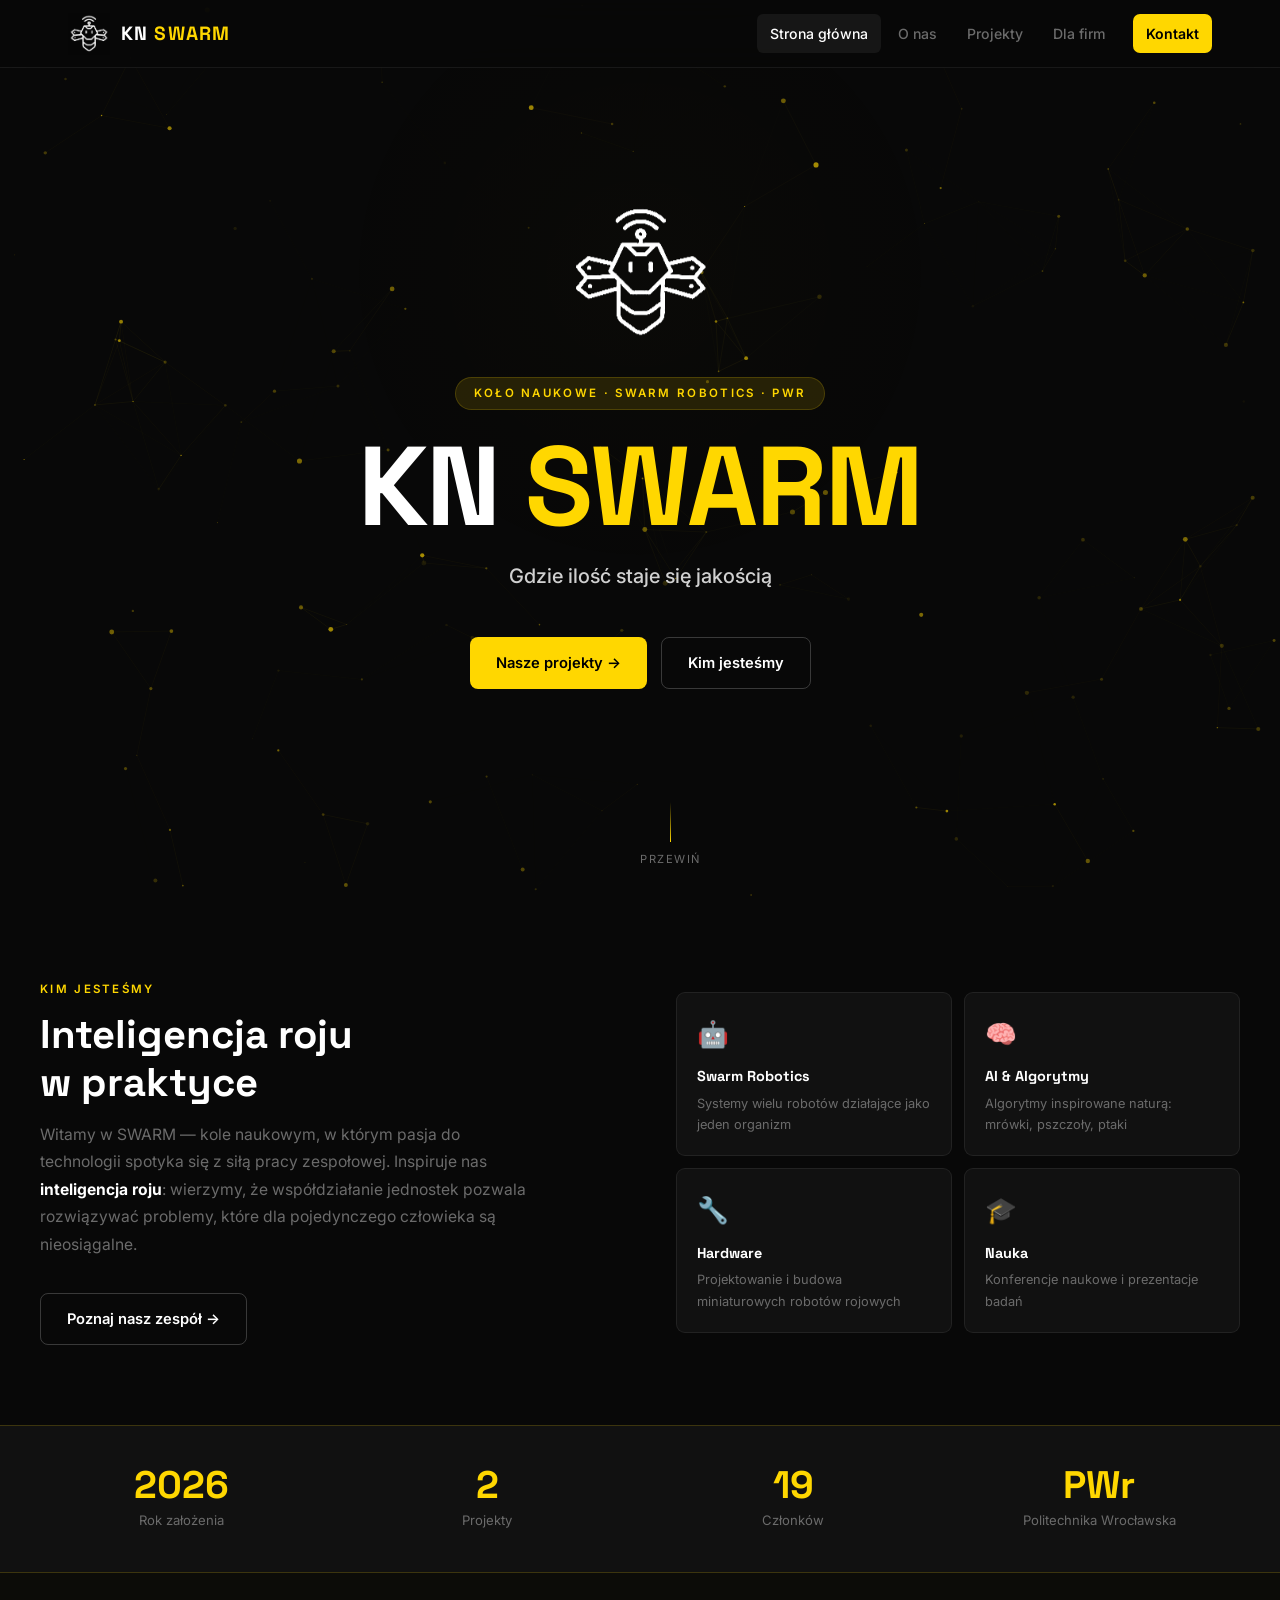
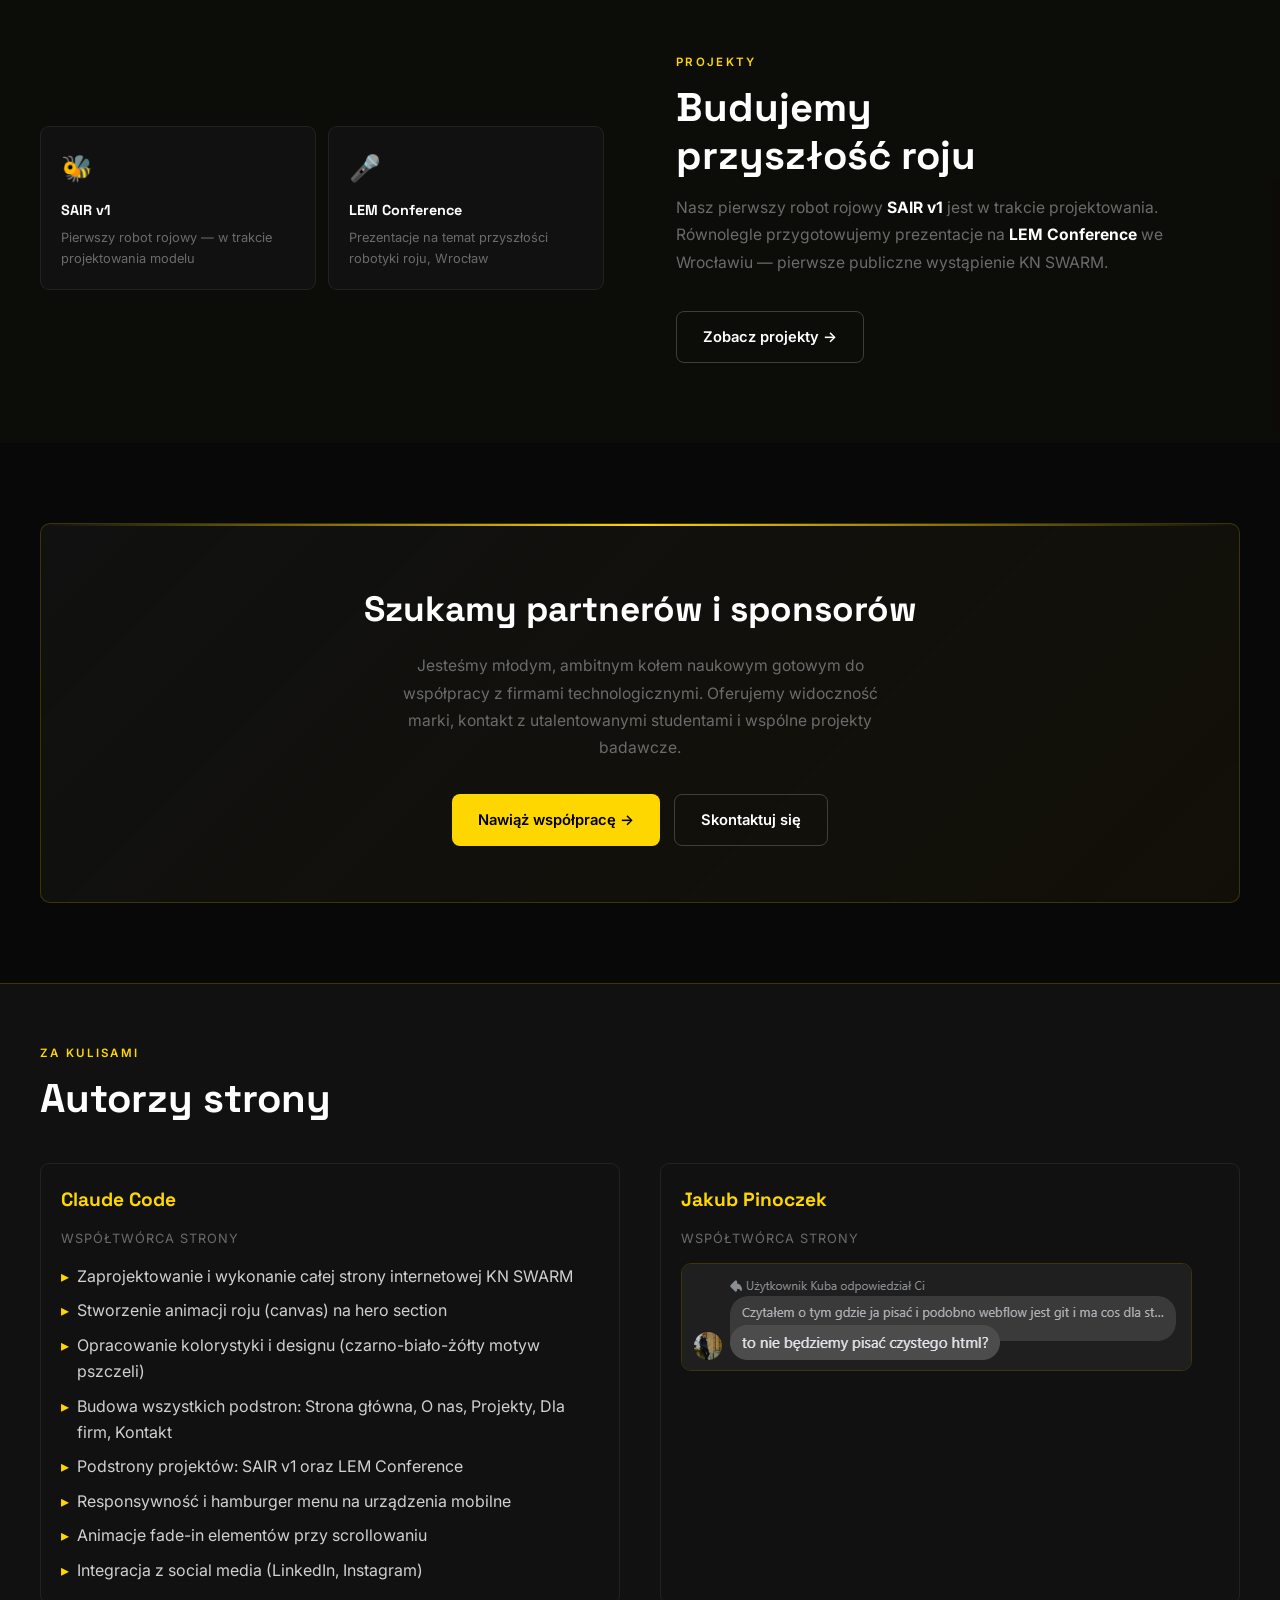
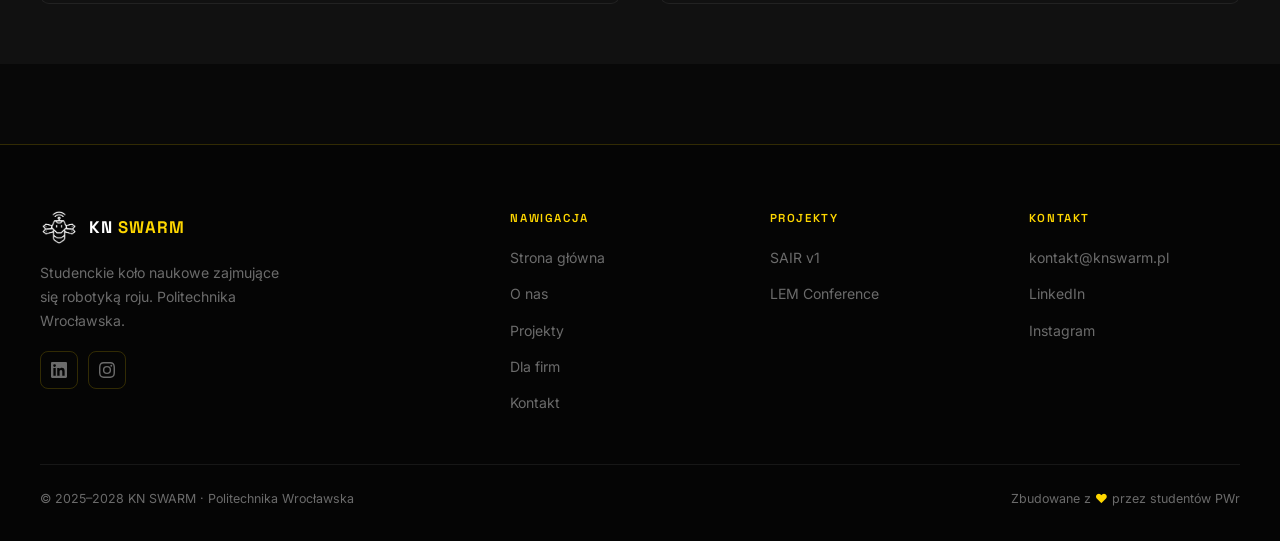
==== commit 0a681793: "Reorganize assets into zasoby/ folder structure Moved all images and videos from root into zasoby/ s" ====
--- a/index.html
+++ b/index.html
@@ -18,7 +18,7 @@
   <header>
     <div class="header-inner">
       <a href="index.html" class="logo-link">
-        <img src="skn_swarm_logo.jpg" alt="KN SWARM" style="mix-blend-mode:screen;">
+        <img src="zasoby/ogolne/skn_swarm_logo.jpg" alt="KN SWARM" style="mix-blend-mode:screen;">
         <span class="logo-name">KN <em>SWARM</em></span>
       </a>
       <nav>
@@ -43,7 +43,7 @@
   <section class="hero">
     <canvas id="swarm-canvas"></canvas>
     <div class="hero-content">
-      <img src="swarm_logo.png" alt="KN SWARM Logo" class="hero-logo">
+      <img src="zasoby/index/swarm_logo.png" alt="KN SWARM Logo" class="hero-logo">
       <div class="hero-badge">Koło Naukowe &middot; Swarm Robotics &middot; PWr</div>
       <h1>KN <em>SWARM</em></h1>
       <p class="hero-motto"><strong>Gdzie ilość staje się jakością</strong></p>
@@ -191,7 +191,7 @@
         <div class="mini-card fade-in d1" style="flex: 1; min-width: 280px; text-align: left;">
           <h3 style="color: var(--yellow); font-size: 1.2rem; margin-bottom: 12px;">Jakub Pinoczek</h3>
           <p style="color: var(--text-muted); font-size: 0.8rem; margin-bottom: 14px; text-transform: uppercase; letter-spacing: 0.08em;">Współtwórca strony</p>
-          <img src="pino_robota.png" alt="Jakub Pinoczek" style="max-width: 100%; height: auto; border-radius: var(--radius); border: 1px solid var(--yellow-border); margin-bottom: 14px;">
+          <img src="zasoby/index/pino_robota.png" alt="Jakub Pinoczek" style="max-width: 100%; height: auto; border-radius: var(--radius); border: 1px solid var(--yellow-border); margin-bottom: 14px;">
         </div>
 
       </div>
@@ -204,7 +204,7 @@
       <div class="footer-grid">
         <div class="footer-brand">
           <a href="index.html" class="logo-link" style="margin-bottom:0">
-            <img src="skn_swarm_logo.jpg" alt="KN SWARM" style="width:38px;height:38px;object-fit:contain;mix-blend-mode:screen;">
+            <img src="zasoby/ogolne/skn_swarm_logo.jpg" alt="KN SWARM" style="width:38px;height:38px;object-fit:contain;mix-blend-mode:screen;">
             <span class="logo-name" style="font-size:1.05rem;">KN <em>SWARM</em></span>
           </a>
           <p>Studenckie koło naukowe zajmujące się robotyką roju. Politechnika Wrocławska.</p>
